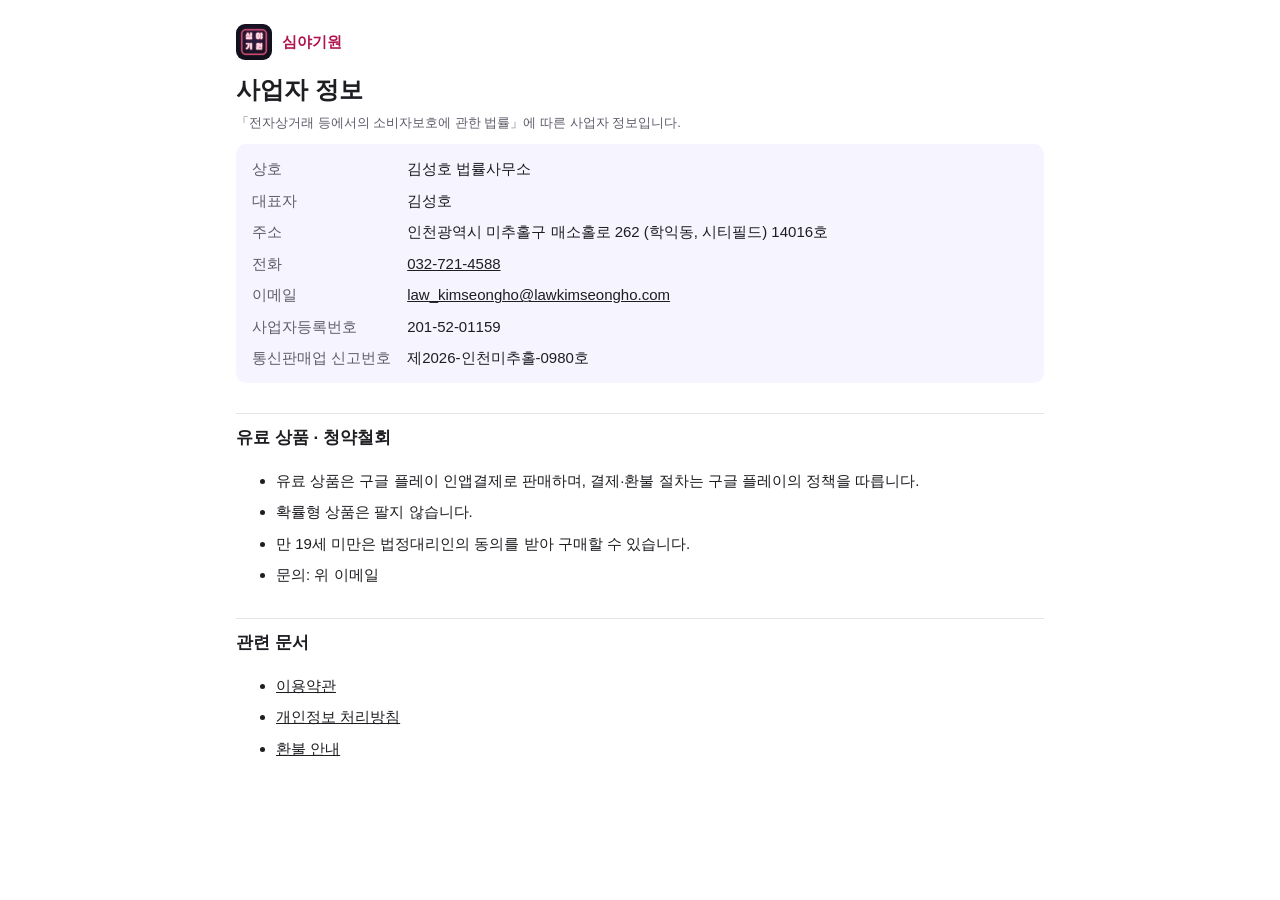
==== business.html @ 75df96c7 "심야기원 안내 사이트: 이용약관·개인정보 처리방침·환불 안내·사업자 정보 원본은 ghdakrk/GAMEGO의 store/site/. 까망 점집 안내 사이트와 같은 형식.  Co-A" ====
<!doctype html>
<html lang="ko">
<head>
<meta charset="utf-8">
<meta name="viewport" content="width=device-width,initial-scale=1">
<title>사업자 정보 · 심야기원</title>
<link rel="icon" href="icons/icon-192.png">
<link rel="stylesheet" href="legal.css">
</head>
<body>
<main>
<a class="app" href="./"><img src="icons/icon-192.png" alt="">심야기원</a>
<h1>사업자 정보</h1>
<p class="meta">「전자상거래 등에서의 소비자보호에 관한 법률」에 따른 사업자 정보입니다.</p>

<dl class="info">
  <dt>상호</dt><dd>김성호 법률사무소</dd>
  <dt>대표자</dt><dd>김성호</dd>
  <dt>주소</dt><dd>인천광역시 미추홀구 매소홀로 262 (학익동, 시티필드) 14016호</dd>
  <dt>전화</dt><dd><a href="tel:032-721-4588">032-721-4588</a></dd>
  <dt>이메일</dt><dd><a href="mailto:law_kimseongho@lawkimseongho.com">law_kimseongho@lawkimseongho.com</a></dd>
  <dt>사업자등록번호</dt><dd>201-52-01159</dd>
  <dt>통신판매업 신고번호</dt><dd>제2026-인천미추홀-0980호</dd>
</dl>

<h2>유료 상품 · 청약철회</h2>
<ul>
  <li>유료 상품은 구글 플레이 인앱결제로 판매하며, 결제·환불 절차는 구글 플레이의 정책을 따릅니다.</li>
  <li>확률형 상품은 팔지 않습니다.</li>
  <li>만 19세 미만은 법정대리인의 동의를 받아 구매할 수 있습니다.</li>
  <li>문의: 위 이메일</li>
</ul>

<h2>관련 문서</h2>
<ul>
  <li><a href="terms.html">이용약관</a></li>
  <li><a href="privacy.html">개인정보 처리방침</a></li>
  <li><a href="refund.html">환불 안내</a></li>
</ul>
</main>
</body>
</html>
---- legal.css ----
:root { --bg: #ffffff; --fg: #1d1d22; --mute: #5d5d6b; --line: #e3e3ea; --hl: #f6f4ff; --box: #fff8e6; --brand: #b0144f; }
@media (prefers-color-scheme: dark) { :root:not([data-theme="light"]) { --bg: #101018; --fg: #ececf2; --mute: #a3a3b5; --line: #2c2c3a; --hl: #1b1a2b; --box: #2a2412; --brand: #ff8fb0; } }
:root[data-theme="dark"] { --bg: #101018; --fg: #ececf2; --mute: #a3a3b5; --line: #2c2c3a; --hl: #1b1a2b; --box: #2a2412; --brand: #ff8fb0; }
* { box-sizing: border-box; }
body { margin: 0; background: var(--bg); color: var(--fg); font: 15px/1.7 -apple-system, "Apple SD Gothic Neo", "Noto Sans KR", "Malgun Gothic", sans-serif; }
main { max-width: 840px; margin: 0 auto; padding: 24px 16px 64px; }
.app { display: flex; align-items: center; gap: 10px; margin-bottom: 14px; color: var(--brand); font-weight: 700; text-decoration: none; }
.app img { width: 36px; height: 36px; border-radius: 9px; }
h1 { font-size: 24px; margin: 0 0 4px; line-height: 1.35; }
h2 { font-size: 17px; margin: 30px 0 8px; padding-top: 10px; border-top: 1px solid var(--line); }
h3 { font-size: 15px; margin: 16px 0 4px; }
p, li { margin: 6px 0; overflow-wrap: anywhere; }
.meta, .note { color: var(--mute); font-size: 13px; }
.callout { background: var(--box); border-radius: 10px; padding: 10px 14px; margin: 14px 0; }
.toc { background: var(--hl); border-radius: 10px; padding: 12px 16px; font-size: 14px; }
.toc ol { margin: 0; padding-left: 22px; columns: 2; }
@media (max-width: 560px) { .toc ol { columns: 1; } }
.tw { overflow-x: auto; }
table { width: 100%; border-collapse: collapse; font-size: 14px; margin: 8px 0; min-width: 540px; }
th, td { border: 1px solid var(--line); padding: 6px 8px; vertical-align: top; text-align: left; }
th { background: var(--hl); white-space: nowrap; }
dl.info { display: grid; grid-template-columns: max-content 1fr; gap: 6px 16px; margin: 10px 0; background: var(--hl); border-radius: 10px; padding: 12px 16px; }
dl.info dt { color: var(--mute); }
dl.info dd { margin: 0; }
@media (max-width: 480px) { dl.info { grid-template-columns: 1fr; } dl.info dt { margin-top: 6px; } }
footer { margin-top: 36px; font-size: 13px; color: var(--mute); }
a { color: inherit; }
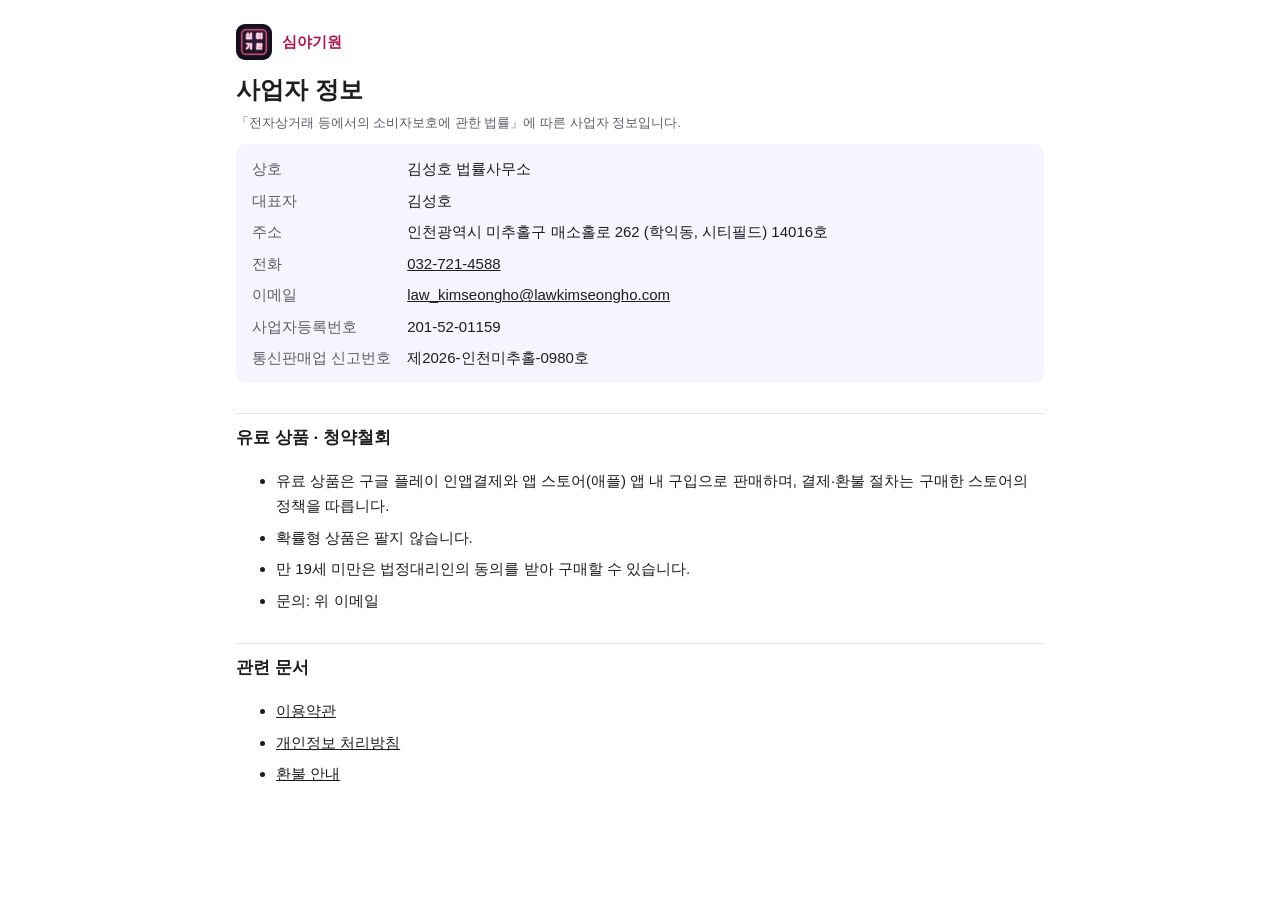
==== commit 93f3fafd: "앱 스토어(아이폰) 결제 안내 더하기: 개인정보 처리방침·이용약관·환불 안내·사업자 정보 Co-Authored-By: Claude Opus 5.5 <noreply@anthropic" ====
--- a/business.html
+++ b/business.html
@@ -25,7 +25,7 @@
 
 <h2>유료 상품 · 청약철회</h2>
 <ul>
-  <li>유료 상품은 구글 플레이 인앱결제로 판매하며, 결제·환불 절차는 구글 플레이의 정책을 따릅니다.</li>
+  <li>유료 상품은 구글 플레이 인앱결제와 앱 스토어(애플) 앱 내 구입으로 판매하며, 결제·환불 절차는 구매한 스토어의 정책을 따릅니다.</li>
   <li>확률형 상품은 팔지 않습니다.</li>
   <li>만 19세 미만은 법정대리인의 동의를 받아 구매할 수 있습니다.</li>
   <li>문의: 위 이메일</li>
